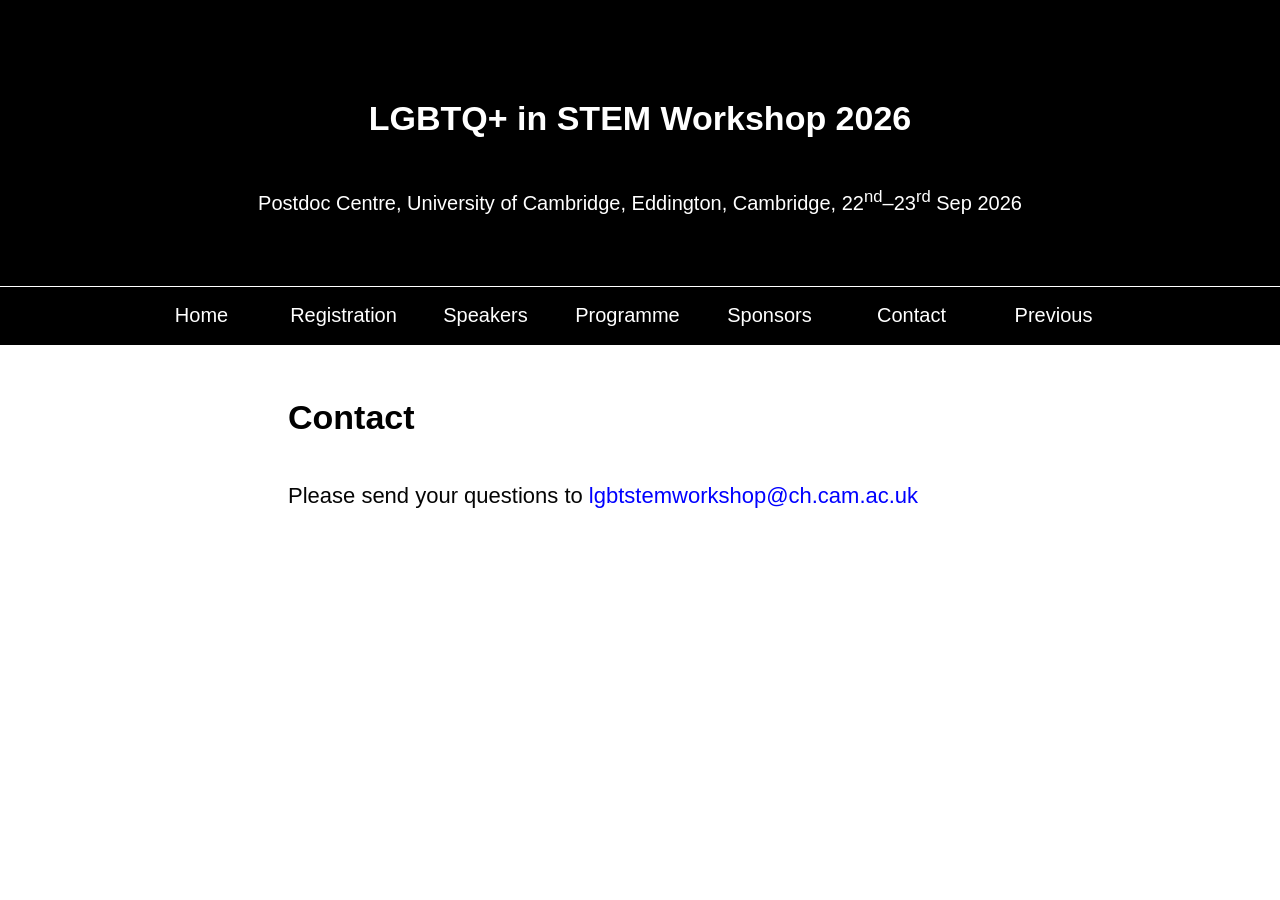
==== contact.html @ b9bbd578 "Updated to remove CMM stuff" ====
<!DOCTYPE html>
<!-- specify language (british english) and reading direction (left to right) -->
<html lang="en-gb" dir="ltr">

  <head>
    <meta charset="utf-8">
    <meta name="viewport" content="width=device-width, initial-scale=1.0">
    <meta name="description" content="LGBTQ+ in STEM Workshop 2026 – Postdoc Centre, University of Cambridge, Eddington, 22–23 Sep 2026">
    <title>Contact | LGBTQinSTEM 2026</title>
    <link rel="apple-touch-icon" sizes="180x180" href="images/favicon_io/apple-touch-icon.png">
    <link rel="icon" type="image/png" sizes="32x32" href="images/favicon_io/favicon-32x32.png">
    <link rel="icon" type="image/png" sizes="16x16" href="images/favicon_io/favicon-16x16.png">
    <link rel="stylesheet" href="stylesheets/styles.css">
  </head>

  <body>
    <div class="wrapper">

      <header>

        <div class="hero-image">
          <div class="hero-text">
            <h1>LGBTQ+ in STEM Workshop 2026</h1>
            <p>Postdoc Centre, University of Cambridge, Eddington, Cambridge, 22<sup>nd</sup><span>&ndash;</span>23<sup>rd</sup> Sep 2026</p>
          </div>
        </div>

        <div class="navigationbar">
          <ul>
            <li><a href="index.html">Home</a></li>
            <li><a href="registration.html">Registration</a></li>
            <li><a href="speakers.html">Speakers</a></li>
            <li><a href="programme.html">Programme</a></li>
            <li><a href="sponsors.html">Sponsors</a></li>
            <li><a href="contact.html">Contact</a></li>
            <li><a href="previous.html">Previous</a></li>
          </ul>
        </div>

      </header>


      <main>
        <section>

          <h1>Contact</h1>

          <p style="font-size: 22px;">Please send your questions to <a href="mailto:lgbtstemworkshop@ch.cam.ac.uk">lgbtstemworkshop@ch.cam.ac.uk</a></p>

        </section>
      </main>

    </div>
  </body>


</html>
---- stylesheets/styles.css ----
/* @import url(https://fonts.googleapis.com/css?family=Arvo:400,700,400italic); */


/* ================================================================ */
/* Reset */
/* ================================================================ */

/* MeyerWeb Reset */
/* http://meyerweb.com/eric/tools/css/reset/ 
   v2.0 | 20110126
   License: none (public domain)
*/
html, body, div, span, applet, object, iframe,
h1, h2, h3, h4, h5, h6, p, blockquote, pre,
a, abbr, acronym, address, big, cite, code,
del, dfn, em, img, ins, kbd, q, s, samp,
small, strike, strong, sub, sup, tt, var,
b, u, i, center,
dl, dt, dd, ol, ul, li,
fieldset, form, label, legend,
table, caption, tbody, tfoot, thead, tr, th, td,
article, aside, canvas, details, embed, 
figure, figcaption, footer, header, hgroup, 
menu, nav, output, ruby, section, summary,
time, mark, audio, video {
	margin: 0;
	padding: 0;
	border: 0;
	font-size: 100%;
	font: inherit;
	vertical-align: baseline;
}
/* HTML5 display-role reset for older browsers */
article, aside, details, figcaption, figure, 
footer, header, hgroup, menu, nav, section {
	display: block;
}
body {
	line-height: 1;
}
ol, ul {
	list-style: none;
}
blockquote, q {
	quotes: none;
}
blockquote:before, blockquote:after,
q:before, q:after {
	content: '';
	content: none;
}
table {
	border-collapse: collapse;
	border-spacing: 0;
}


/* ================================================================ */
/* Global styles */
/* ================================================================ */


/* Base text styles */

body {
  color: rgb(5,5,5);
  background-color: white;
  font-family: -apple-system, BlinkMacSystemFont, Roboto, Segoe UI, "Helvetica Neue", Arial, sans-serif;
  font-size: 16px;
  line-height: 1.6em;
  -webkit-font-smoothing: antialiased;
  margin: 0;
  padding: 0;
}

section {
  width:55%;
  float: none;
  margin: auto;
  padding-bottom: 3em;
}

p, ul, ol, table, dl {
  margin:0 0 10px;
}

p {
    text-indent: 0px;
}

h1, h2, h3, h4, h5, h6 {
  color: black;
  margin:36px 0 10px;
  text-align: left;
}

h1, h2, h3 {
  line-height:1.3;
  font-weight: 600;
  display: block;
  border-bottom: 1px solid #ccc;
  padding-bottom: 5px;
}

h1 {
  font-size: 34px;
  padding-bottom: 1em;
  border-bottom: 0;
}

h2 {
  font-size: 20px;
}

h3 {
  font-size: 18px;
  border-bottom: 0px;
}

h4, h5 {
  font-weight: 700;
}

h6 {
  font-weight: 200;
}

a {
  color: blue;
  font-weight:200;
  text-decoration:none;
}

a:hover {
  text-decoration: underline;
}

a small {
  font-size: 12px;
}

em {
  font-style: italic;
}

strong {
  font-weight:700;
}

sub {
  vertical-align: sub;
  font-size: smaller;
}

sup {
  vertical-align: super;
  font-size: smaller;
}

ul {
  list-style-position: inside;
  list-style: disc;
  padding-left: 25px;
}

ol {
  list-style-position: inside;
  list-style: decimal;
  padding-left: 25px;
}

blockquote {
  margin: 0;
  padding: 0 0 0 20px;
  font-style: italic;
}

dl, dt, dd, dl p {
  color: #444;
}

dl dt {
  font-weight: bold;
}

dl dd {
  padding-left: 20px;
  font-style: italic;
}

dl p {
  padding-left: 20px;
  font-style: italic;
}

hr {
  border:0;
  background:#ccc;
  height:1px;
  margin:0 0 24px;
}

/* Images */

img {
  position: relative;
  margin: 0 auto;
  height: auto;
  max-width: 100%;
  padding: 30px 0px 30px;
  margin: 0px 0 0px 0;
  border: 0px solid #ccc;
}

p img {
  display: inline;
  margin: 0;
  padding: 0;
  vertical-align: middle;
  text-align: center;
  border: none;
}

.logos_row img {
  display: inline;
  margin: 1%;
  padding: 0;
  vertical-align: middle;
  text-align: center;
  border: none;
}

figure {
  border: 1px solid #ccc;
  background: white;
  text-align: center;
}

figcaption {
  font-size: 12px;
  background: white;
  line-height: 150%;
  margin-right: 1%;
  margin-left: 1%;
  text-align: left;
}



/* Tables */

table {
  width: 100%;
  border: 0;
  margin: 30px 0px;
  text-align: left;
 }

table.figure_controls {
  font-size: 10px;
  line-height: 100%;
  margin-bottom: 0px;
}

table caption {
  font-weight: 700;
  text-align: left;
  background-color: #b7b7b7;
  padding-left: 5px;
}

th {
  font-family: Helvetica, Arial, sans-serif;
  font-weight: 700;
  padding-right: 5px;
  padding-left: 10px;
  padding-top: 10px;
  padding-bottom: 8px;
  background: #e0e0e0;
  color: black;
 }

td {
  padding-right: 5px;
  padding-left: 10px;
  padding-top: 5px;
  padding-bottom: 5px;
  background: #eee;
 }

/*
table tr:nth-child(odd) td{
  background-color: rgb(230, 230, 230);
}
table tr:nth-child(even) td{
  background-color: rgb(240, 240, 240);
}
*/


/* Programme formatting =================== (start) */

.event_break td {
  background-color: rgb(208, 239, 251);
}


.event_photo td {
  background-color: rgb(106, 248, 170);
}

.event_invited_talk td {
  background-color: rgb(241, 165, 94);
}

.event_poster_flash_round td {
  background-color: rgb(224, 236, 209);
}

.event_sponsor_technobite td {
  background-color: rgb(166, 252, 240);
}

.event_sponsor_talk td {
  background-color: rgb(166, 252, 240);
}

.session_header td {
  background-color: white;
  padding-top: 20px; 
  padding-left: 0px;
}

.time_program {
  white-space: nowrap;
}
/* Programme formatting ===================== (end) */



/* Wrapper */
.wrapper {
  width:100%;
}



/* Sidebar */
.sidebar {
  position: fixed;
  margin-top: 50px;
  padding: 20px 50px;
  display: inline-block;
  background-color: #eee;
}

.sidebar_title {
  font-size: 16px;
  font-weight: 700;
  line-height: 3em;
}

.instructions_list li {
  margin: 20px 0;
}

.instructions_list li::marker {
  font-weight: bold;
}

/* ================================================================ */
/* Main */
/* ================================================================ */





/* ================================================================ */
/* Header */
/* ================================================================ */


/* (start) Navigation bar ========================================= */


header {
  background-color: black;
}

/* Add a black background color to the top navigation */
.navigationbar {
  display: table;
  margin: 0 auto;
  text-align: center;
  background-color: black;
  color: black;
  margin-bottom: 50px;
  padding: auto;
}

/* Style the links inside the navigation bar */
.navigationbar ul {
  list-style: none;
  display: inline; /* IE6/7 haslayout trip-switch, and IE6/7 only need ul to be display inline, yet does no harm to others */
}

.navigationbar li {
  display: inline;
}

/* Style the links inside the navigation bar */
.navigationbar a {
  float: left;
  text-decoration: none; /* undo default underline*/
  padding: 0 30px; /* variable width */
  font-weight: normal;
  font-size: 20px;
  color: white;
  padding: 16px;
  width: 110px;
}

/* Change the color of links on hover */
.navigationbar a:hover {
  color: #8a8a8a;
}

/* Put logo (links to the homepage) to the left on the navigation bar. */
.logo_navigationbar img{
  float: right;
  padding: 0px;
}


/* (end) Navigation bar =========================================== */


/* (start) Button formatting ===================================== */

.button {
  display: inline-block;
  border-radius: 5px;
  background-color: rgba(200, 0, 200, 1);
  border: none;
  color: #FFFFFF;
  text-align: center;
  font-size: 18px;
  padding: 5px;
  width: 100px;
  transition: all 0.5s;
  cursor: pointer;
  margin: 5px;
}

.button span {
  cursor: pointer;
  display: inline-block;
  position: relative;
  transition: 0.5s;
}

.button span:after {
  content: '\00bb';
  position: absolute;
  opacity: 0;
  top: 0;
  right: -20px;
  transition: 0.5s;
}

.button:hover span {
  padding-right: 25px;
}

.button:hover span:after {
  opacity: 1;
  right: 0;
}

/* (end) Button formatting ======================================== */


/* (start) Banner image formatting ================================ */

.hero-image {
  background-image: linear-gradient(rgba(0, 0, 0, 1), rgba(0, 0, 0, 0)), url("../images/Homepage_image.png");
  height: 100%;

  /* Position and center the image to scale nicely on all screens */
  background-position: center;
  background-repeat: no-repeat;
  background-size: cover;
  position: relative;
  border-bottom: 1px solid white; /* white line below the image */
}

.hero-text {
  text-align: center;
  top: 50%;
  left: 50%;
  color: white;
  font-size: 20px;
  color: white;
  padding-top: 60px;
  padding-bottom: 60px;
  padding-left: 16px;
  padding-right: 16px;
  font-weight: normal;
  font-style: normal;
  height: 100%;
}

.hero-text h1 {
  text-align: center;
  color: white;
}
/* (end) Banner image formatting ================================== */


.center {
  display: block;
  margin-left: auto;
  margin-right: auto;
}
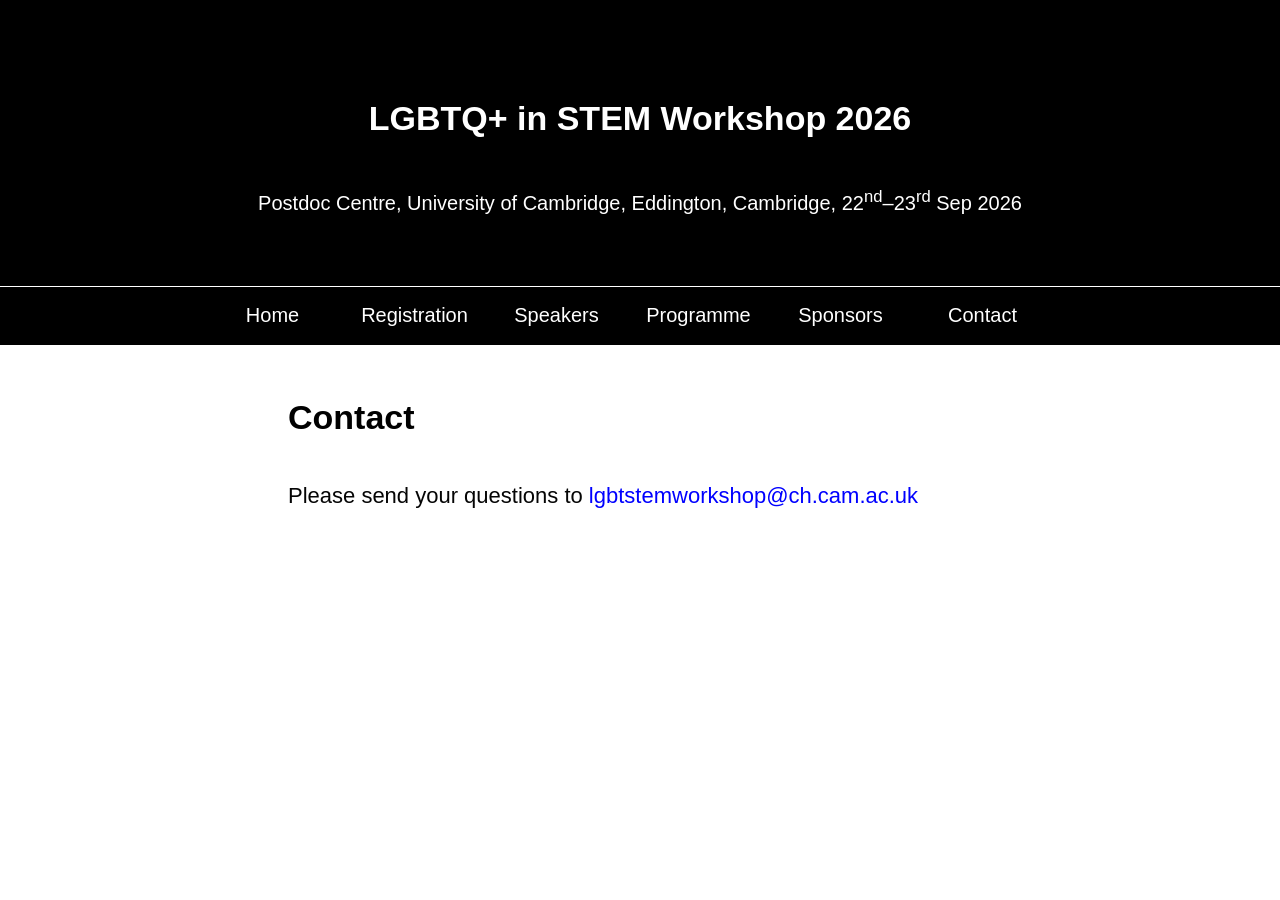
==== commit c8c6f7a1: "remove previous" ====
--- a/contact.html
+++ b/contact.html
@@ -33,7 +33,6 @@
             <li><a href="programme.html">Programme</a></li>
             <li><a href="sponsors.html">Sponsors</a></li>
             <li><a href="contact.html">Contact</a></li>
-            <li><a href="previous.html">Previous</a></li>
           </ul>
         </div>
 
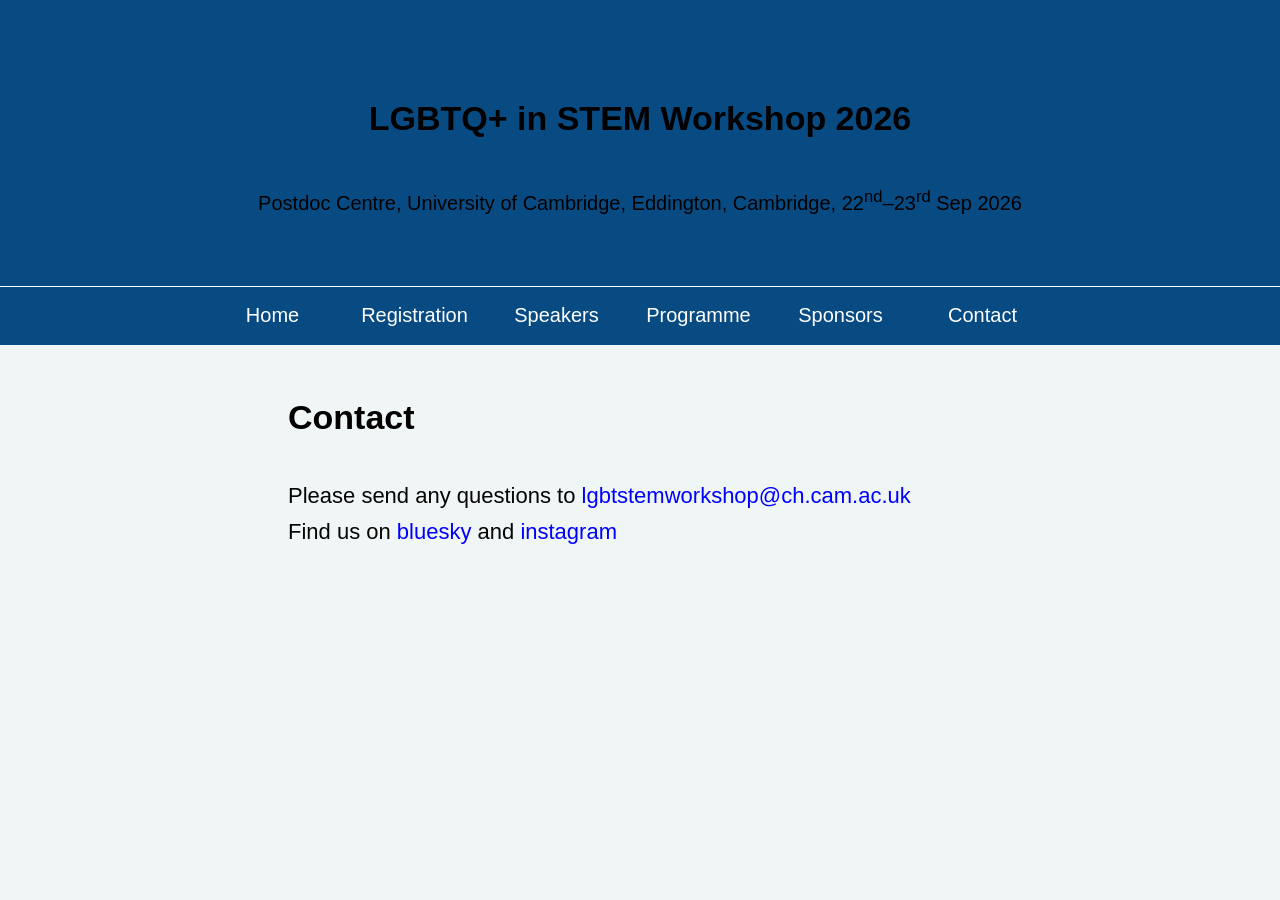
==== commit c384a5a3: "contact page added socials" ====
--- a/contact.html
+++ b/contact.html
@@ -44,7 +44,8 @@
 
           <h1>Contact</h1>
 
-          <p style="font-size: 22px;">Please send your questions to <a href="mailto:lgbtstemworkshop@ch.cam.ac.uk">lgbtstemworkshop@ch.cam.ac.uk</a></p>
+          <p style="font-size: 22px;">Please send any questions to <a href="mailto:lgbtstemworkshop@ch.cam.ac.uk">lgbtstemworkshop@ch.cam.ac.uk</a></p>
+          <p style="font-size: 22px;">Find us on <a href="https://bsky.app/profile/did:plc:egerbhmr5ihmjv6xu4demra3">bluesky</a> and <a href="https://www.instagram.com/lgbtqstemworkshop/?utm_source=ig_web_button_share_sheet">instagram</a>
 
         </section>
       </main>
--- a/stylesheets/styles.css
+++ b/stylesheets/styles.css
@@ -64,7 +64,8 @@
 
 body {
   color: rgb(5,5,5);
-  background-color: white;
+  /*background-image: url("../images/Homepage_image.png");*/
+  background-color: #f0f6f6;
   font-family: -apple-system, BlinkMacSystemFont, Roboto, Segoe UI, "Helvetica Neue", Arial, sans-serif;
   font-size: 16px;
   line-height: 1.6em;
@@ -98,7 +99,7 @@
   line-height:1.3;
   font-weight: 600;
   display: block;
-  border-bottom: 1px solid #ccc;
+  border-bottom: 1px solid #084b83;
   padding-bottom: 5px;
 }
 
@@ -254,6 +255,7 @@
   border: 0;
   margin: 30px 0px;
   text-align: left;
+  background: #bbe6e4;
  }
 
 table.figure_controls {
@@ -265,7 +267,7 @@
 table caption {
   font-weight: 700;
   text-align: left;
-  background-color: #b7b7b7;
+  background-color: #f0f6f6;
   padding-left: 5px;
 }
 
@@ -276,7 +278,7 @@
   padding-left: 10px;
   padding-top: 10px;
   padding-bottom: 8px;
-  background: #e0e0e0;
+  background: #bbe6e4;
   color: black;
  }
 
@@ -285,7 +287,7 @@
   padding-left: 10px;
   padding-top: 5px;
   padding-bottom: 5px;
-  background: #eee;
+  background: #bbe6e4;
  }
 
 /*
@@ -351,7 +353,7 @@
   margin-top: 50px;
   padding: 20px 50px;
   display: inline-block;
-  background-color: #eee;
+  background-color: #084b83;
 }
 
 .sidebar_title {
@@ -385,7 +387,7 @@
 
 
 header {
-  background-color: black;
+  background-color: #084b83;
 }
 
 /* Add a black background color to the top navigation */
@@ -393,8 +395,8 @@
   display: table;
   margin: 0 auto;
   text-align: center;
-  background-color: black;
-  color: black;
+  background-color: #084b83;
+  color: #084b83;
   margin-bottom: 50px;
   padding: auto;
 }
@@ -484,7 +486,7 @@
 /* (start) Banner image formatting ================================ */
 
 .hero-image {
-  background-image: linear-gradient(rgba(0, 0, 0, 1), rgba(0, 0, 0, 0)), url("../images/Homepage_image.png");
+  background-image: url("../images/lgbtqstemheader3.png");
   height: 100%;
 
   /* Position and center the image to scale nicely on all screens */
@@ -499,9 +501,9 @@
   text-align: center;
   top: 50%;
   left: 50%;
-  color: white;
+  color: black;
   font-size: 20px;
-  color: white;
+  color: black;
   padding-top: 60px;
   padding-bottom: 60px;
   padding-left: 16px;
@@ -513,13 +515,40 @@
 
 .hero-text h1 {
   text-align: center;
-  color: white;
+  color: black;
 }
 /* (end) Banner image formatting ================================== */
+
+
+/* Speaker bios ================================================== */
+
+.speaker-bio {
+  margin-bottom: 2.5em;
+  overflow: hidden;
+}
+
+.speaker-bio img {
+  float: left;
+  width: 130px;
+  height: 160px;
+  object-fit: cover;
+  object-position: center top;
+  margin: 4px 20px 10px 0;
+  padding: 0;
+  border-radius: 4px;
+}
+
+.pronouns {
+  font-size: 0.85em;
+  font-weight: normal;
+  color: #555;
+}
+
+/* (end) Speaker bios ============================================ */
 
 
 .center {
   display: block;
   margin-left: auto;
   margin-right: auto;
-}+}
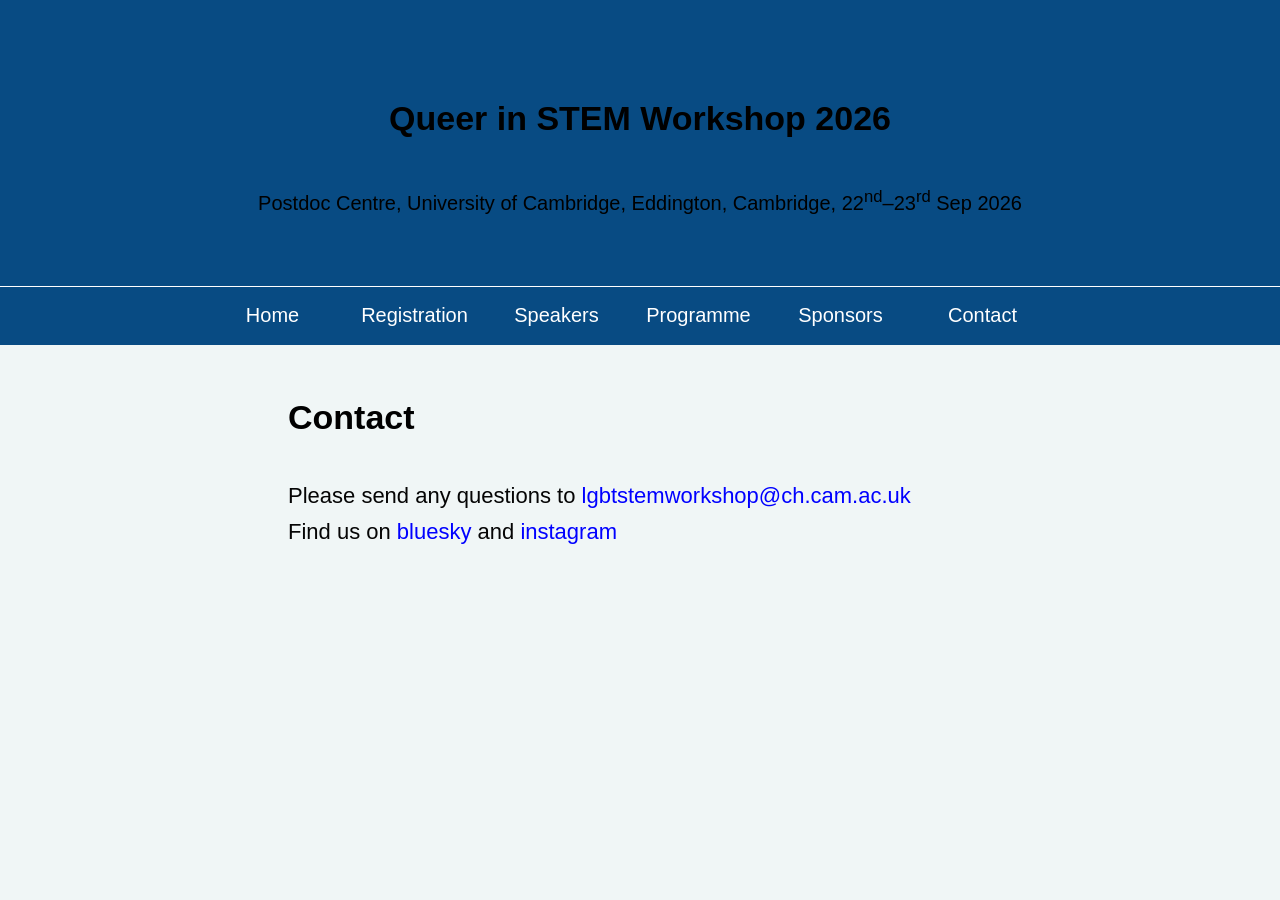
==== commit 2ac665d9: "Updated" ====
--- a/contact.html
+++ b/contact.html
@@ -5,8 +5,8 @@
   <head>
     <meta charset="utf-8">
     <meta name="viewport" content="width=device-width, initial-scale=1.0">
-    <meta name="description" content="LGBTQ+ in STEM Workshop 2026 – Postdoc Centre, University of Cambridge, Eddington, 22–23 Sep 2026">
-    <title>Contact | LGBTQinSTEM 2026</title>
+    <meta name="description" content="Queer in STEM Workshop 2026 – Postdoc Centre, University of Cambridge, Eddington, 22–23 Sep 2026">
+    <title>Contact | Queer in STEM 2026</title>
     <link rel="apple-touch-icon" sizes="180x180" href="images/favicon_io/apple-touch-icon.png">
     <link rel="icon" type="image/png" sizes="32x32" href="images/favicon_io/favicon-32x32.png">
     <link rel="icon" type="image/png" sizes="16x16" href="images/favicon_io/favicon-16x16.png">
@@ -20,7 +20,7 @@
 
         <div class="hero-image">
           <div class="hero-text">
-            <h1>LGBTQ+ in STEM Workshop 2026</h1>
+            <h1>Queer in STEM Workshop 2026</h1>
             <p>Postdoc Centre, University of Cambridge, Eddington, Cambridge, 22<sup>nd</sup><span>&ndash;</span>23<sup>rd</sup> Sep 2026</p>
           </div>
         </div>
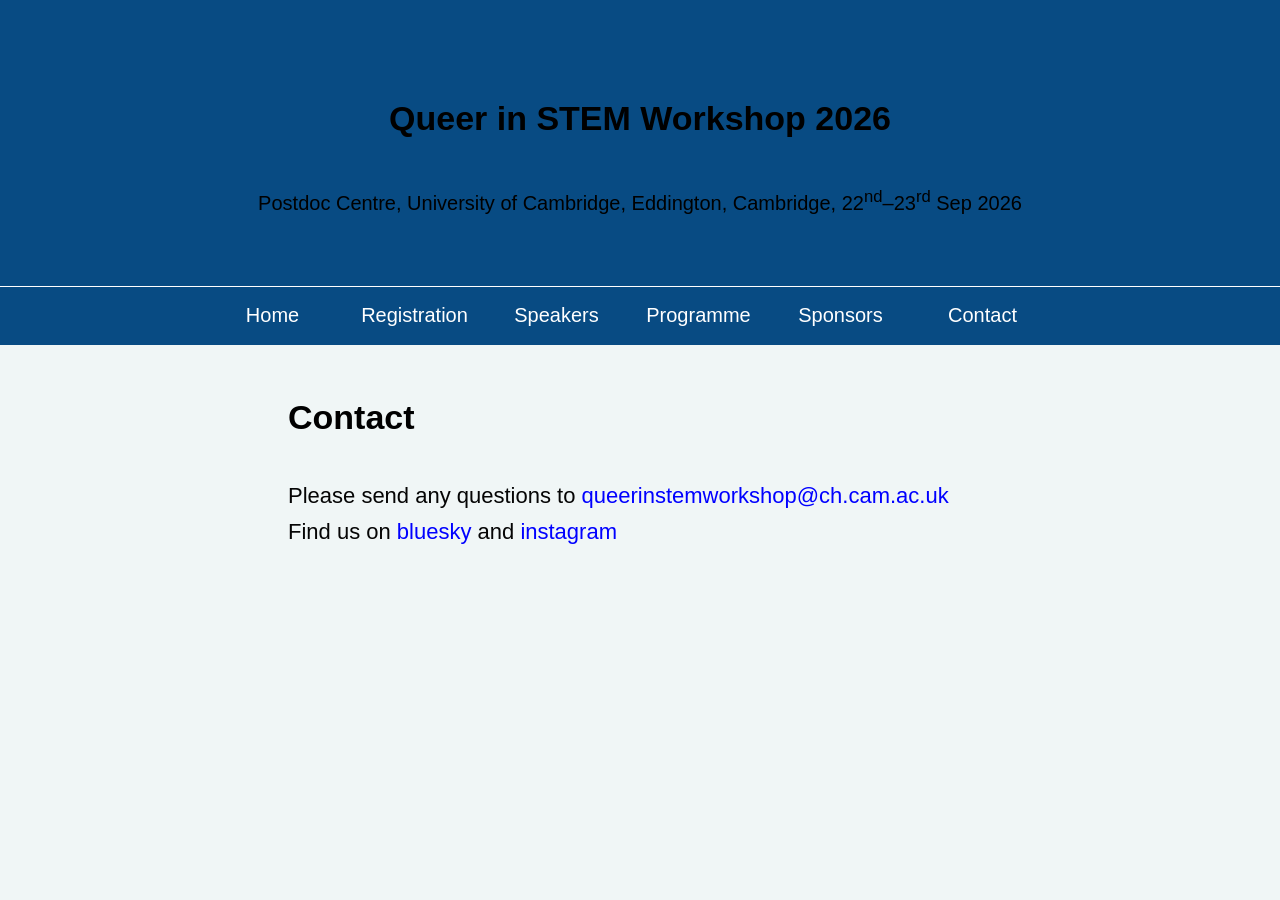
==== commit 297ecbd5: "Updated" ====
--- a/contact.html
+++ b/contact.html
@@ -44,7 +44,7 @@
 
           <h1>Contact</h1>
 
-          <p style="font-size: 22px;">Please send any questions to <a href="mailto:lgbtstemworkshop@ch.cam.ac.uk">lgbtstemworkshop@ch.cam.ac.uk</a></p>
+          <p style="font-size: 22px;">Please send any questions to <a href="mailto:queerinstemworkshop@ch.cam.ac.uk">queerinstemworkshop@ch.cam.ac.uk</a></p>
           <p style="font-size: 22px;">Find us on <a href="https://bsky.app/profile/did:plc:egerbhmr5ihmjv6xu4demra3">bluesky</a> and <a href="https://www.instagram.com/lgbtqstemworkshop/?utm_source=ig_web_button_share_sheet">instagram</a>
 
         </section>
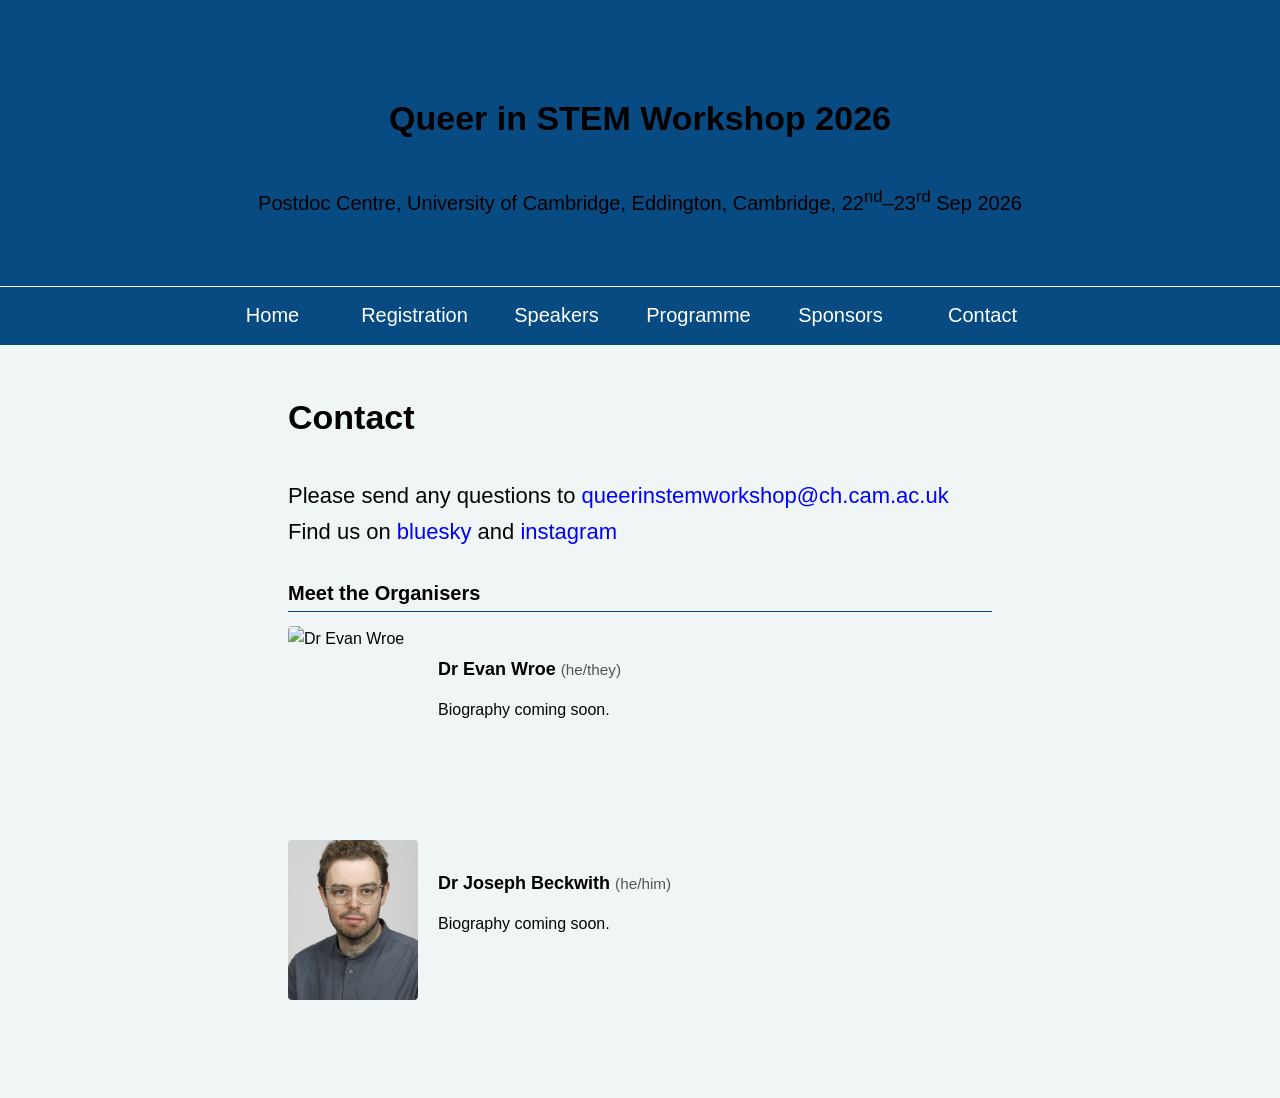
==== commit 3827c64f: "Updated Days" ====
--- a/contact.html
+++ b/contact.html
@@ -45,7 +45,21 @@
           <h1>Contact</h1>
 
           <p style="font-size: 22px;">Please send any questions to <a href="mailto:queerinstemworkshop@ch.cam.ac.uk">queerinstemworkshop@ch.cam.ac.uk</a></p>
-          <p style="font-size: 22px;">Find us on <a href="https://bsky.app/profile/did:plc:egerbhmr5ihmjv6xu4demra3">bluesky</a> and <a href="https://www.instagram.com/lgbtqstemworkshop/?utm_source=ig_web_button_share_sheet">instagram</a>
+          <p style="font-size: 22px;">Find us on <a href="https://bsky.app/profile/did:plc:egerbhmr5ihmjv6xu4demra3">bluesky</a> and <a href="https://www.instagram.com/lgbtqstemworkshop/?utm_source=ig_web_button_share_sheet">instagram</a></p>
+
+          <h2>Meet the Organisers</h2>
+
+          <div class="speaker-bio">
+            <img src="images/Evan.jpg" alt="Dr Evan Wroe">
+            <h3>Dr Evan Wroe <span class="pronouns">(he/they)</span></h3>
+            <p>Biography coming soon.</p>
+          </div>
+
+          <div class="speaker-bio">
+            <img src="images/Joe.jpg" alt="Dr Joseph Beckwith">
+            <h3>Dr Joseph Beckwith <span class="pronouns">(he/him)</span></h3>
+            <p>Biography coming soon.</p>
+          </div>
 
         </section>
       </main>
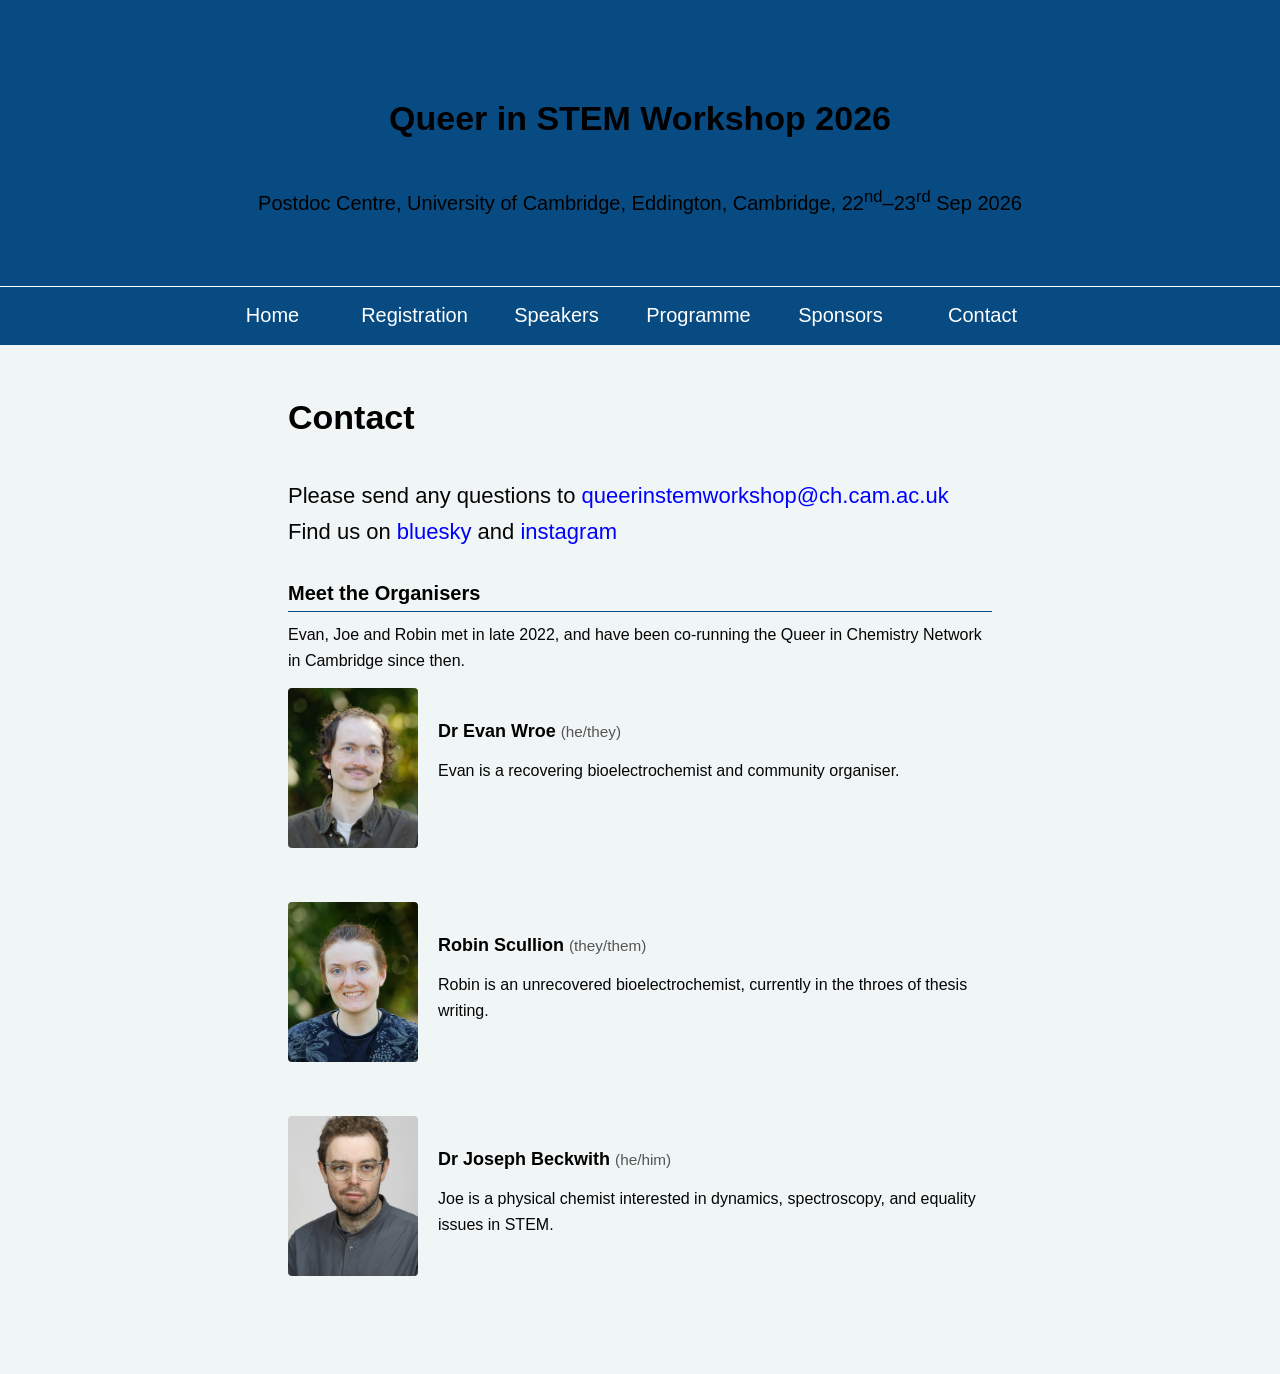
==== commit 41e75d55: "Added organisers" ====
--- a/contact.html
+++ b/contact.html
@@ -49,17 +49,26 @@
 
           <h2>Meet the Organisers</h2>
 
+          <p>Evan, Joe and Robin met in late 2022, and have been co-running the Queer in Chemistry Network in Cambridge since then.</p>
+
           <div class="speaker-bio">
-            <img src="images/Evan.jpg" alt="Dr Evan Wroe">
+            <img src="images/Evan.jpeg" alt="Dr Evan Wroe">
             <h3>Dr Evan Wroe <span class="pronouns">(he/they)</span></h3>
-            <p>Biography coming soon.</p>
+            <p>Evan is a recovering bioelectrochemist and community organiser.</p>
+          </div>
+
+          <div class="speaker-bio">
+            <img src="images/Robin.jpeg" alt="Robin Scullion">
+            <h3>Robin Scullion <span class="pronouns">(they/them)</span></h3>
+            <p>Robin is an unrecovered bioelectrochemist, currently in the throes of thesis writing.</p>
           </div>
 
           <div class="speaker-bio">
             <img src="images/Joe.jpg" alt="Dr Joseph Beckwith">
             <h3>Dr Joseph Beckwith <span class="pronouns">(he/him)</span></h3>
-            <p>Biography coming soon.</p>
+            <p>Joe is a physical chemist interested in dynamics, spectroscopy, and equality issues in STEM.</p>
           </div>
+
 
         </section>
       </main>
